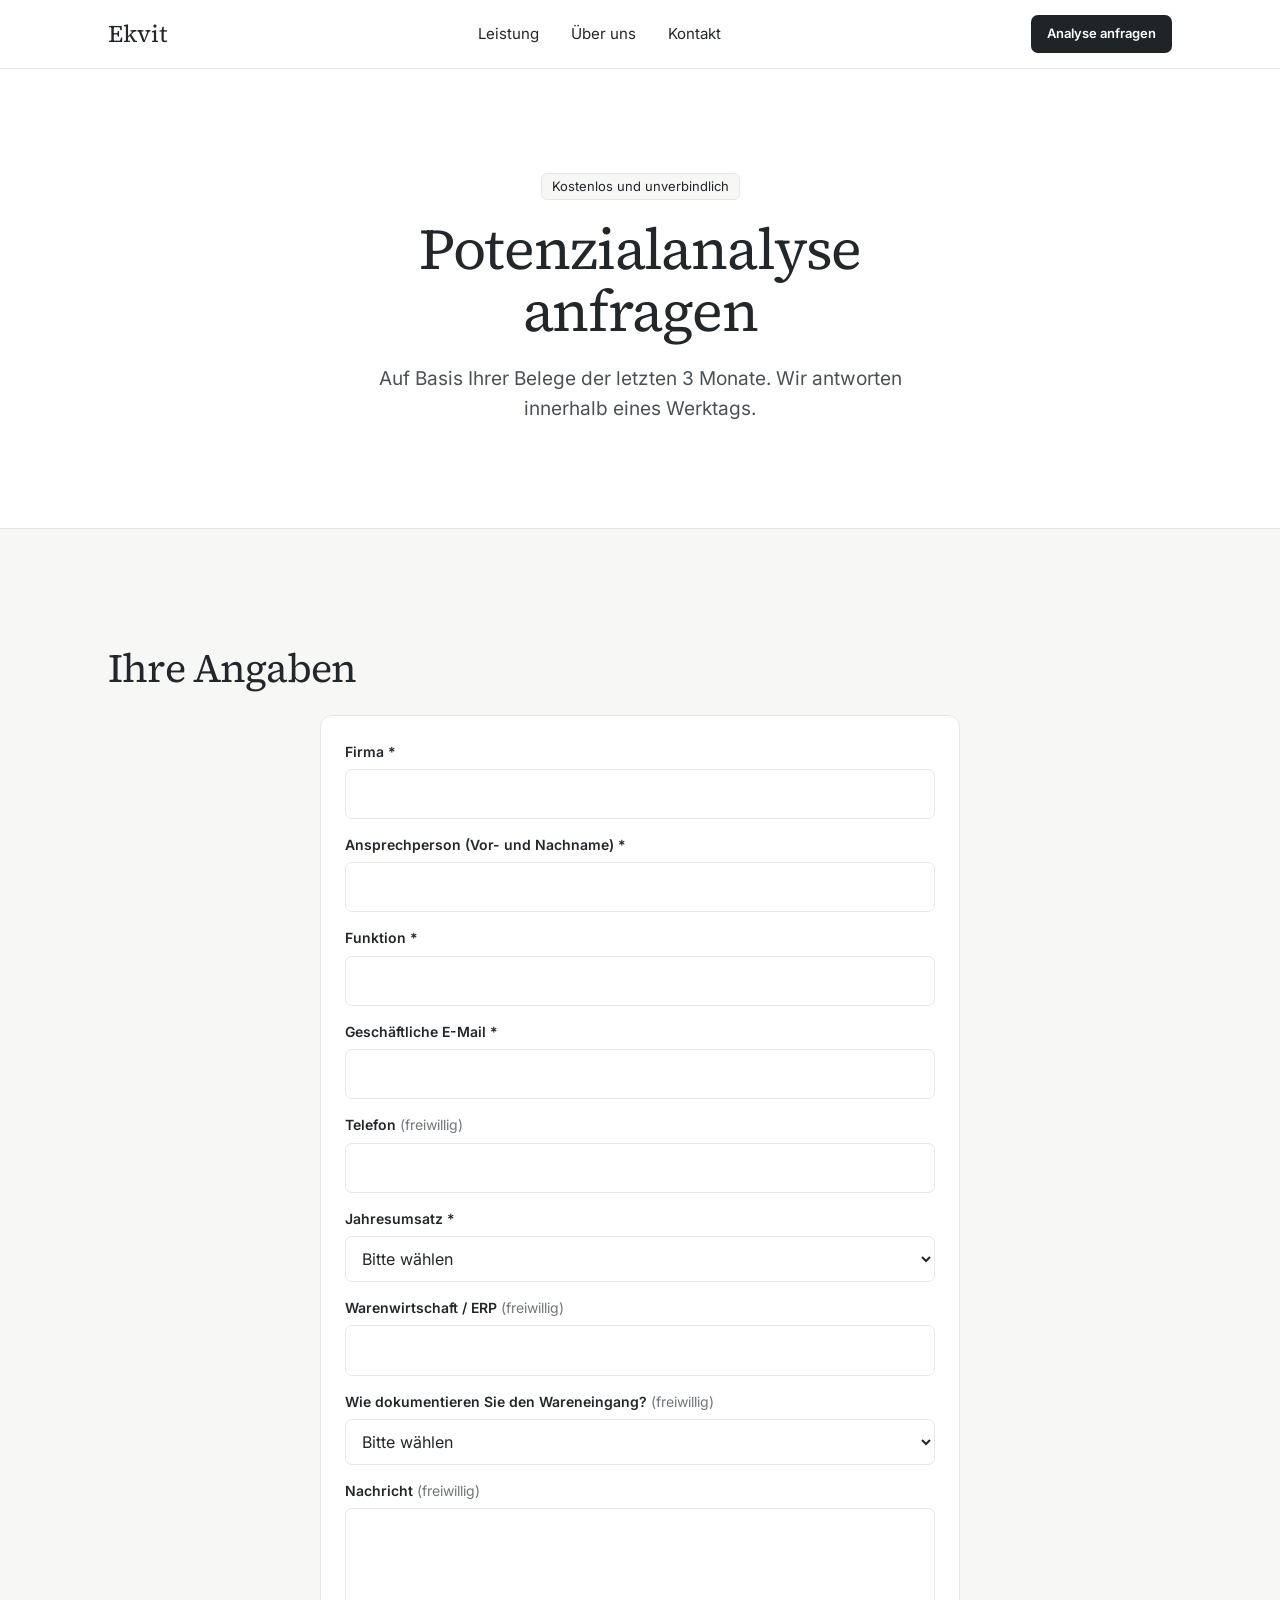
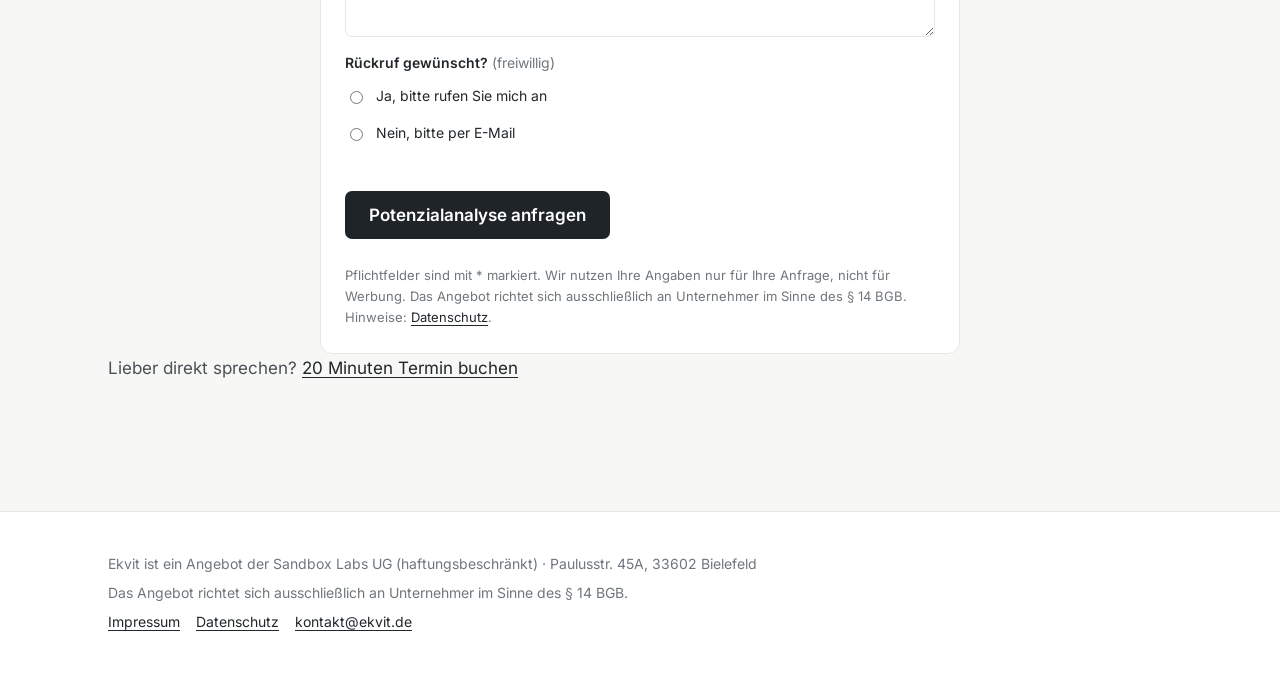
==== anfrage.html @ 45a28a8a "Veröffentlichung F-2710-W1 (Quelle regress 69b928b)" ====
<!doctype html>
<html lang="de"><head><meta charset="utf-8"><meta name="viewport" content="width=device-width,initial-scale=1">
<title>Potenzialanalyse anfragen – Ekvit</title><meta name="description" content="Kostenlose Potenzialanalyse auf Basis Ihrer Belege der letzten 3 Monate anfragen."><meta name="robots" content="index, follow">
<!-- Website (rg-31, Copy 04-03) · erzeugt von web/seiten.py aus web/copy/website.md – nicht von Hand -->
<link rel="stylesheet" href="basis.css">
</head><body>
<header class="kopf"><div class="breite kopf-innen"><a class="wortmarke" href="index.html" aria-label="Ekvit Startseite">Ekvit</a><nav class="nav" aria-label="Hauptnavigation"><a href="produkt.html">Leistung</a><a href="ueber-uns.html">Über uns</a><a href="kontakt.html">Kontakt</a></nav><a class="k k--primaer k--klein" href="anfrage.html">Analyse anfragen</a></div></header>
<main>
<section class="hero zentriert"><div class="breite"><p class="eyebrow">Kostenlos und unverbindlich</p><h1>Potenzialanalyse anfragen</h1><p class="lead">Auf Basis Ihrer Belege der letzten 3 Monate. Wir antworten innerhalb eines Werktags.</p></div></section>
<section class="sek sek--grau zentriert" id="formular"><div class="breite"><h2>Ihre Angaben</h2><div class="form-karte"><form class="formular" data-formular="potenzial" action="https://docs.google.com/forms/d/e/1FAIpQLSf92nNa7ZKgaGoHq1pXop-GGznzR-kFzAKquOpFQ2AjjVL9tg/formResponse" method="post" accept-charset="utf-8"><label class="feld" for="potenzial-1"><span class="feld-titel">Firma <span aria-hidden="true">*</span></span><input id="potenzial-1" type="text" name="entry.1299881841" autocomplete="organization" maxlength="200" required></label><label class="feld" for="potenzial-2"><span class="feld-titel">Ansprechperson (Vor- und Nachname) <span aria-hidden="true">*</span></span><input id="potenzial-2" type="text" name="entry.448838360" autocomplete="name" maxlength="200" required></label><label class="feld" for="potenzial-3"><span class="feld-titel">Funktion <span aria-hidden="true">*</span></span><input id="potenzial-3" type="text" name="entry.1922022107" autocomplete="organization-title" maxlength="200" required></label><label class="feld" for="potenzial-4"><span class="feld-titel">Geschäftliche E-Mail <span aria-hidden="true">*</span></span><input id="potenzial-4" type="email" name="entry.1903178868" autocomplete="email" maxlength="200" required></label><label class="feld" for="potenzial-5"><span class="feld-titel">Telefon <span class="feld-opt">(freiwillig)</span></span><input id="potenzial-5" type="tel" name="entry.726013979" autocomplete="tel" maxlength="200"></label><label class="feld" for="potenzial-6"><span class="feld-titel">Jahresumsatz <span aria-hidden="true">*</span></span><select id="potenzial-6" name="entry.324084735" required><option value="">Bitte wählen</option><option value="unter 10 Mio. €">unter 10 Mio. €</option><option value="10–30 Mio. €">10–30 Mio. €</option><option value="30–50 Mio. €">30–50 Mio. €</option><option value="50–100 Mio. €">50–100 Mio. €</option><option value="über 100 Mio. €">über 100 Mio. €</option></select></label><label class="feld" for="potenzial-7"><span class="feld-titel">Warenwirtschaft / ERP <span class="feld-opt">(freiwillig)</span></span><input id="potenzial-7" type="text" name="entry.59311499" autocomplete="off" maxlength="200"></label><label class="feld" for="potenzial-8"><span class="feld-titel">Wie dokumentieren Sie den Wareneingang? <span class="feld-opt">(freiwillig)</span></span><select id="potenzial-8" name="entry.1303192460"><option value="">Bitte wählen</option><option value="im ERP">im ERP</option><option value="auf Papier / Lieferschein">auf Papier / Lieferschein</option><option value="gemischt">gemischt</option><option value="weiß nicht">weiß nicht</option></select></label><label class="feld" for="potenzial-9"><span class="feld-titel">Nachricht <span class="feld-opt">(freiwillig)</span></span><textarea id="potenzial-9" name="entry.1404056448" rows="4"></textarea></label><fieldset class="feld"><legend>Rückruf gewünscht? <span class="feld-opt">(freiwillig)</span></legend><label class="feld-wahl"><input type="radio" name="entry.1608214046" value="Ja, bitte rufen Sie mich an"><span>Ja, bitte rufen Sie mich an</span></label><label class="feld-wahl"><input type="radio" name="entry.1608214046" value="Nein, bitte per E-Mail"><span>Nein, bitte per E-Mail</span></label></fieldset><label class="hp" aria-hidden="true">Bitte leer lassen<input name="website" tabindex="-1" autocomplete="off"></label><div class="knoepfe"><button class="k k--primaer" type="submit">Potenzialanalyse anfragen</button></div><p class="klein">Pflichtfelder sind mit * markiert. Wir nutzen Ihre Angaben nur für Ihre Anfrage, nicht für Werbung. Das Angebot richtet sich ausschließlich an Unternehmer im Sinne des § 14 BGB. Hinweise: <a href="datenschutz.html">Datenschutz</a>.</p></form><div class="form-ok" role="status" tabindex="-1" hidden><strong>Danke für Ihre Anfrage. Wir melden uns innerhalb eines Werktags mit der Beleg-Checkliste.</strong></div><div class="form-fehler" role="alert" tabindex="-1" hidden>Das hat nicht geklappt. Bitte nutzen Sie <a href="https://docs.google.com/forms/d/e/1FAIpQLSf92nNa7ZKgaGoHq1pXop-GGznzR-kFzAKquOpFQ2AjjVL9tg/viewform" target="_blank" rel="noopener">dieses Formular</a> oder schreiben Sie an <a href="mailto:kontakt@ekvit.de">kontakt@ekvit.de</a>.</div></div><script src="formular.js" defer></script><p class="text">Lieber direkt sprechen? <a href="https://calendar.google.com/calendar/appointments/schedules/AcZssZ3uC3ZN68b54OTryNrmzPk_sXQylWdUmdG-zb9akarQ4tVUUO0o4DSS9LZmssKKbKJH_wtVUMwU" target="_blank" rel="noopener">20 Minuten Termin buchen</a></p></div></section>
</main>
<footer class="fuss"><div class="breite fuss-innen"><p>Ekvit ist ein Angebot der Sandbox Labs UG (haftungsbeschränkt) · Paulusstr. 45A, 33602 Bielefeld</p><p>Das Angebot richtet sich ausschließlich an Unternehmer im Sinne des § 14 BGB.</p><p class="fuss-links"><a href="impressum.html">Impressum</a><a href="datenschutz.html">Datenschutz</a><a href="mailto:kontakt@ekvit.de">kontakt@ekvit.de</a></p></div></footer>
</body></html>
---- basis.css ----
/* rg-33 · Website final · Design T-53 (Josch 26.10., Runde 7 Variante 2): schlicht weiß, Serif-Headlines,
   Grün nur Button/Markierung, Lime nur Haken/Status, Handskizzen nur zu ERP/Daten um echte Mockups. Keine Animationen. */
@font-face{font-family:"Inter";font-style:normal;font-weight:400;font-display:swap;src:url(schriften/inter-latin-400-normal.woff2) format("woff2")}
@font-face{font-family:"Inter";font-style:normal;font-weight:600;font-display:swap;src:url(schriften/inter-latin-600-normal.woff2) format("woff2")}
@font-face{font-family:"Source Serif 4";font-style:normal;font-weight:400;font-display:swap;src:url(schriften/source-serif-4-latin-400-normal.woff2) format("woff2")}
:root{
  --tinte:#22272B;--text:#4A5157;--leise:#6F767C;--linie:#E6E6E2;--weiss:#FFFFFF;--grund-2:#F7F7F5;--grund-3:#F2F3EF;--dunkel:#1F2428;
  --gruen:#2B6E47;--gruen-hover:#205536;--gruen-hell:#E9F2EC;--lime:#C9EE4A;
  --ok:#2F6B4F;--ok-bg:#E2F0E8;--mittel:#8A5A12;--mittel-bg:#F7EEDC;--offen:#7A3F2C;--offen-bg:#F6E7E1;
  --serif:"Source Serif 4","Source Serif Pro",Georgia,"Times New Roman",serif;
  --sans:"Inter",system-ui,-apple-system,"Segoe UI",Roboto,Arial,sans-serif;
  --h1:clamp(2.25rem,1.4rem + 2.8vw,3.6rem);--h2:clamp(1.75rem,1.3rem + 1.6vw,2.5rem);
  --breite:1160px;--rand:clamp(20px,5vw,48px);--sektion:clamp(72px,9vw,120px);--radius:12px;
}
*,*::before,*::after{box-sizing:border-box}
html{-webkit-text-size-adjust:100%}
body{margin:0;background:var(--weiss);color:var(--text);font:400 1.0625rem/1.65 var(--sans);overflow-wrap:break-word}
a{color:var(--tinte);text-underline-offset:3px}
a:focus-visible,summary:focus-visible{outline:2px solid var(--gruen);outline-offset:3px;border-radius:4px}
h1,h2{font-family:var(--serif);font-weight:400;color:var(--tinte);letter-spacing:-.02em;line-height:1.08;margin:0 0 22px;text-wrap:balance}
h1{font-size:var(--h1);max-width:16ch}h2{font-size:var(--h2);max-width:22ch;line-height:1.15}
h3{font:600 1.0625rem/1.4 var(--sans);color:var(--tinte);margin:0 0 6px}
p{margin:0 0 14px}
.breite{max-width:var(--breite);margin:0 auto;padding-inline:var(--rand)}
.lead{font-size:1.1875rem;line-height:1.6;max-width:48ch;color:var(--text)}
.text{max-width:60ch}
.eyebrow{display:inline-block;font:500 .8125rem/1.4 var(--sans);color:var(--tinte);background:var(--grund-2);border:1px solid var(--linie);border-radius:6px;padding:3px 10px;margin-bottom:18px}
/* Kopf */
.kopf{position:sticky;top:0;z-index:10;background:rgba(255,255,255,.97);border-bottom:1px solid var(--linie)}
.kopf-innen{display:flex;align-items:center;gap:28px;min-height:68px}
.wortmarke{font:400 1.5rem/1 var(--serif);color:var(--tinte);text-decoration:none}
.nav{display:flex;gap:32px;margin-inline:auto;font-size:.9375rem}
.nav a{color:var(--tinte);text-decoration:none}.nav a:hover,.nav a[aria-current]{text-decoration:underline}
/* Knöpfe – Grün nur hier */
.knoepfe{display:flex;flex-wrap:wrap;gap:12px 20px;align-items:center;margin-top:28px}
.k{display:inline-flex;align-items:center;justify-content:center;min-height:48px;padding:0 24px;border-radius:7px;font:600 .9375rem/1.2 var(--sans);text-decoration:none;text-align:center}
.k--primaer{background:var(--gruen);color:#FFFFFF}.k--primaer:hover{background:var(--gruen-hover)}
.k--sekundaer{border:1px solid var(--tinte);color:var(--tinte);background:transparent}.k--sekundaer:hover{background:var(--grund-2)}
.k--text{min-height:auto;padding:0;color:var(--tinte);text-decoration:underline}
.k--klein{min-height:38px;padding:0 16px;font-size:.8125rem}
.textlink{font-weight:600;white-space:nowrap}
/* Sektionen */
.hero{padding-block:clamp(56px,8vw,104px) clamp(56px,7vw,96px)}
.hero .lead+.lead{font-size:1rem;color:var(--leise)}
.hero.zentriert{text-align:center}.hero.zentriert h1,.hero.zentriert .lead{margin-inline:auto}
.zwei{display:grid;grid-template-columns:minmax(0,1fr) minmax(0,1.05fr);gap:clamp(28px,5vw,64px);align-items:center}
.spalte-text,.spalte-bild{min-width:0}
.sek{padding-block:var(--sektion);border-top:1px solid var(--linie)}
.sek--grau{background:var(--grund-2)}
.sek--akzent{background:var(--grund-3)}
.sek--dunkel{background:var(--dunkel);color:#C9CFD4;border-top:0}
.sek--dunkel h2,.sek--dunkel h3,.sek--dunkel a{color:#FFFFFF}
.sek--dunkel .k--sekundaer{border-color:#FFFFFF;color:#FFFFFF}.sek--dunkel .k--sekundaer:hover{background:rgba(255,255,255,.08)}
.sek--dunkel .eyebrow{background:transparent;border-color:rgba(255,255,255,.25);color:#FFFFFF}
.mit-bild .zwei{align-items:center}
.hero.mit-bild h1{font-size:clamp(2.1rem,1.3rem + 2.2vw,3.1rem);max-width:none}
/* Listen, Karten */
.punkte{list-style:none;padding:0;margin:20px 0 0;max-width:72ch}
.punkte li{padding:12px 0;border-top:1px solid var(--linie)}.punkte li:last-child{border-bottom:1px solid var(--linie)}
.karten{display:grid;gap:20px;margin-top:36px}
@media (min-width:760px){.karten--2{grid-template-columns:repeat(2,1fr)}.karten--3{grid-template-columns:repeat(3,1fr)}}
.karte{background:var(--weiss);border:1px solid var(--linie);border-radius:var(--radius);padding:24px;display:grid;gap:4px;align-content:start}
.karte p{margin:0;font-size:.9875rem}
.karte .knoepfe{margin-top:16px}
.sek--akzent .karte{background:transparent;border:0;border-top:2px solid var(--tinte);border-radius:0;padding:18px 0 0}
.sek--akzent .karte h3{font:400 1.375rem/1.25 var(--serif)}
.sek--dunkel .karte{background:transparent;border-color:rgba(255,255,255,.2)}
.hero-meta{display:flex;flex-wrap:wrap;gap:6px 20px;margin-top:24px;font-size:.875rem;color:var(--leise)}
/* FAQ, Akkordeon */
.faq{margin-top:28px;border-top:1px solid var(--linie);max-width:80ch}
.faq details,.akkordeon{border-bottom:1px solid var(--linie);padding:16px 0}
.faq summary,.akkordeon summary{cursor:pointer;list-style:none;font-weight:600;color:var(--tinte);padding-right:32px;position:relative}
.faq summary::-webkit-details-marker,.akkordeon summary::-webkit-details-marker,.schritt summary::-webkit-details-marker{display:none}
.faq summary::after,.akkordeon summary::after{content:"+";position:absolute;right:0;top:-2px;font-weight:400;font-size:1.25rem}
.faq details[open] summary::after,.akkordeon[open] summary::after{content:"–"}
.faq details p{margin:10px 0 0}
.akkordeon{margin-top:24px;border-top:1px solid var(--linie)}
.akkordeon .punkte{margin-top:12px}.akkordeon .punkte li{font-size:.9375rem}
/* Tabellen (Vergleich) */
.tab{margin-top:32px;overflow-x:auto;background:var(--weiss);border:1px solid var(--linie);border-radius:var(--radius)}
.tab table{width:100%;min-width:680px;border-collapse:collapse;font-size:.9375rem}
.tab th,.tab td{padding:12px 16px;text-align:left;border-bottom:1px solid var(--linie);vertical-align:top}
.tab thead th{font-size:.75rem;letter-spacing:.05em;text-transform:uppercase;color:var(--leise);font-weight:600}
.tab tbody tr:last-child td{border-bottom:0;background:var(--gruen-hell);color:var(--tinte);font-weight:600}
.tab td:first-child{font-weight:600;color:var(--tinte)}
.tab+.punkte li{border:0;font-size:.875rem;color:var(--leise)}
/* Muster-Mockups (echte Darstellung, fiktive Daten) */
.mu{margin:0;background:var(--weiss);border:1px solid #DCDCD7;border-radius:var(--radius);box-shadow:0 18px 50px rgba(25,25,20,.12);overflow:hidden}
.mu-band{background:var(--grund-2);border-bottom:1px solid var(--linie);padding:7px 16px;font:600 .6875rem/1.4 var(--sans);letter-spacing:.07em;text-transform:uppercase;color:var(--leise)}
.mu-inhalt{padding:16px;display:grid;gap:12px;font-size:.875rem}
.mu-m{margin:0;padding:10px 16px;border-top:1px solid var(--linie);font-size:.6875rem;line-height:1.5;color:var(--leise)}
.mu-kopf{display:flex;justify-content:space-between;align-items:flex-end;gap:12px;flex-wrap:wrap}
.mu-kopf strong{display:block;font:600 .9375rem/1.3 var(--sans);color:var(--tinte)}
.mu-kopf small{color:var(--leise);font-size:.75rem}
.mu-summe{font:400 2.1rem/1.1 var(--serif);color:var(--tinte);font-variant-numeric:tabular-nums}
.mu-tab{overflow-x:auto}
.mu table{width:100%;border-collapse:collapse;font-size:.8125rem}
.mu th{text-align:left;font-weight:600;color:var(--leise);font-size:.6875rem;letter-spacing:.05em;text-transform:uppercase;padding:8px 10px;border-bottom:1px solid var(--linie)}
.mu td{padding:10px;border-bottom:1px solid #F0F0EE;color:var(--tinte)}
.mu tr:last-child td{border-bottom:0}
.mu .z{text-align:right;font-variant-numeric:tabular-nums;white-space:nowrap}
.mu-notiz{margin:0;font-size:.75rem;color:var(--leise)}
.mu-quelle{margin:0;display:flex;flex-wrap:wrap;gap:6px}
.pill{display:inline-block;padding:2px 8px;border-radius:999px;font-size:.6875rem;font-weight:600;white-space:nowrap}
.pill--ok{background:var(--ok-bg);color:var(--ok)}.pill--mittel{background:var(--mittel-bg);color:var(--mittel)}
.pill--offen{background:var(--offen-bg);color:var(--offen)}.pill--neutral{background:#F0F0ED;color:var(--text)}
.mu-mail{display:grid;gap:10px}.mu-mail p{margin:0}
.mu-mail-kopf{display:grid;gap:2px;border-bottom:1px solid var(--linie);padding-bottom:10px}
.mu-mail-kopf span{font-size:.6875rem;color:var(--leise);text-transform:uppercase;letter-spacing:.05em}.mu-mail-kopf b{color:var(--tinte)}
.mu-knoepfe{display:flex;gap:8px}.mu-k{border:1px solid var(--tinte);border-radius:6px;padding:3px 14px;font-weight:600;color:var(--tinte)}.mu-k--ja{background:var(--tinte);color:#fff}
.mu-dl{margin:0;display:grid;gap:8px}.mu-dl div{display:flex;justify-content:space-between;gap:12px;border-bottom:1px solid var(--linie);padding-bottom:8px}
.mu-dl div:last-child{border-bottom:0}.mu-dl dt{color:var(--leise)}.mu-dl dd{margin:0;color:var(--tinte);font-weight:600}
.mu-zeit{list-style:none;margin:0;padding:0 0 0 18px;border-left:2px solid var(--linie);display:grid;gap:12px}
.mu-zeit li{position:relative;display:grid;gap:2px}.mu-zeit li::before{content:"";position:absolute;left:-25px;top:6px;width:10px;height:10px;border-radius:50%;background:var(--tinte)}
.mu-zeit li:last-child::before{background:var(--lime);box-shadow:0 0 0 1px var(--tinte)}
.mu-zeit b{font-size:.75rem;color:var(--leise)}.mu-zeit span{color:var(--tinte)}
.mu-zeile{display:flex;justify-content:space-between;align-items:center;gap:12px;flex-wrap:wrap;color:var(--tinte)}
/* Hero paraglide-Aufbau (T-54 R2): Text mittig über die volle Breite, echter Report darunter */
.hero.mit-bild-unten{padding-bottom:0;background:linear-gradient(180deg,var(--weiss) 0%,var(--weiss) 55%,var(--grund-2) 55%,var(--grund-2) 100%)}
.hero.mit-bild-unten h1{max-width:24ch;margin-inline:auto;font-size:clamp(2.1rem,1.3rem + 2.4vw,3.3rem)}
.hero.mit-bild-unten .lead{margin-inline:auto}
.hero.mit-bild-unten .knoepfe{justify-content:center}
.buehne-unten{margin:clamp(40px,6vw,64px) auto 0;max-width:980px;text-align:left;padding-bottom:clamp(48px,6vw,80px)}
.hero--grau{background:var(--grund-3)}
/* Report mit sachlichen Callouts (keine Handschrift) */
.report-callouts{display:grid;grid-template-columns:minmax(0,1.6fr) minmax(0,1fr);gap:20px;align-items:center}
.pin{display:inline-grid;place-items:center;width:20px;height:20px;border-radius:50%;background:var(--tinte);color:#fff;font:600 .6875rem/1 var(--sans);margin-right:8px;flex:none;vertical-align:1px}
.callouts{list-style:none;margin:0;padding:0;display:grid;gap:12px}
.callouts li{display:flex;align-items:flex-start;gap:4px;background:var(--weiss);border:1px solid var(--linie);border-radius:10px;padding:12px 14px;font-size:.875rem;color:var(--tinte);box-shadow:0 6px 18px rgba(25,25,20,.06)}
.callouts .pin{margin-top:1px}
/* Prozess als Datenfluss (technisch, sachlich) */
.fluss{margin:44px 0 0}
.fl-spuren{display:grid;grid-template-columns:1fr 5fr 1fr;gap:10px;margin-bottom:10px;font:600 .75rem/1.3 var(--sans);letter-spacing:.06em;text-transform:uppercase;color:var(--leise)}
.fl-spuren span{border-top:2px solid var(--linie);padding-top:8px}
.fl-spuren .fl-sp-ekvit{border-top-color:var(--gruen);color:var(--gruen)}
.fl-liste{list-style:none;margin:0;padding:0;display:grid;grid-template-columns:repeat(7,minmax(0,1fr));gap:10px;counter-reset:fl}
.fl-schritt{position:relative;display:grid;gap:6px;align-content:start;background:var(--weiss);border:1px solid var(--linie);border-radius:10px;padding:14px 12px 16px;min-height:150px}
.fl-schritt.fl-ekvit{border-color:#C9D9CF;background:#FBFDFB}
.fl-schritt:not(:last-child)::after{content:"";position:absolute;right:-9px;top:28px;width:8px;height:2px;background:var(--leise)}
.fl-nr{font:600 .75rem/1 var(--sans);color:var(--leise);font-variant-numeric:tabular-nums}
.fl-schritt b{font:600 .9375rem/1.3 var(--sans);color:var(--tinte)}
.fl-detail{font-size:.8125rem;line-height:1.4;color:var(--text)}
.fl-sie{justify-self:start;margin-top:4px;font:600 .6875rem/1 var(--sans);color:var(--gruen);border:1px solid var(--gruen);border-radius:999px;padding:4px 8px}
.fl-fuss{display:flex;flex-wrap:wrap;justify-content:space-between;gap:8px 24px;margin-top:14px;font-size:.8125rem;color:var(--leise)}
.fl-fuss span:last-child{color:var(--tinte);font-weight:600}
/* Raster-Kacheln (Leistungen, Vorbild CreditFound: geteilte Linien, Code, Icon) */
.karten--raster{gap:0;border:1px solid var(--tinte);border-radius:0}
.karten--raster .karte{border:0;border-radius:0;background:var(--weiss);padding:28px;min-height:220px;position:relative;gap:10px}
.karten--raster .karte+.karte{border-left:1px solid var(--tinte)}
.karten--raster .karte:nth-child(2){background:var(--grund-2)}
.karten--raster .karte h3{font:400 1.375rem/1.25 var(--serif)}
.k-code{position:absolute;top:16px;right:18px;font:500 .6875rem/1 ui-monospace,SFMono-Regular,Menlo,monospace;color:var(--leise)}
.k-icon{width:28px;height:28px;color:var(--gruen);margin-bottom:10px}
/* Datensicherheits-Tabelle */
.tab--daten tbody tr:last-child td{background:transparent;font-weight:400}
.tab--daten td:first-child{width:28%}
/* S7 Export statt Integration (Copy v4) */
.export{margin:40px 0 0}
.ex-liste{list-style:none;margin:0;padding:0;display:grid;grid-template-columns:repeat(4,minmax(0,1fr));gap:28px}
.ex-knoten{position:relative;display:grid;gap:4px;background:var(--weiss);border:1px solid var(--linie);border-radius:10px;padding:18px 16px}
.ex-knoten b{font:600 1rem/1.3 var(--sans);color:var(--tinte)}.ex-knoten span{font-size:.8125rem;color:var(--leise)}
.ex-knoten.ex-ekvit{border-color:var(--tinte)}
.ex-knoten:not(:last-child)::after{content:"→";position:absolute;right:-22px;top:50%;transform:translateY(-50%);color:var(--leise)}
.ex-fuss{margin-top:14px;font-size:.8125rem;color:var(--leise)}
/* S4 Stationen ohne Owner */
.owner{margin:36px 0 0;display:grid;gap:18px;justify-items:center}
.os-liste{list-style:none;margin:0;padding:0;display:grid;grid-template-columns:repeat(4,minmax(0,1fr));gap:0;width:100%;position:relative}
.os-liste::before{content:"";position:absolute;left:12.5%;right:12.5%;top:50%;border-top:1px dashed var(--leise)}
.os-station{position:relative;justify-self:center;background:var(--weiss);border:1px solid var(--linie);border-radius:999px;padding:10px 18px;font:600 .875rem/1.2 var(--sans);color:var(--tinte)}
.os-leer{border:1px dashed var(--leise);border-radius:999px;padding:8px 18px;font-size:.8125rem;color:var(--leise)}
/* Karten neben Mockup: untereinander statt gequetscht */
@media (min-width:760px){.spalte-text .karten--3{grid-template-columns:1fr}}
.spalte-text .karte{padding:16px 18px}
/* Monatsbericht-Mockup */
.mu-kpis{display:grid;grid-template-columns:repeat(3,minmax(0,1fr));gap:8px}
.mu-kpi{border:1px solid var(--linie);border-radius:8px;padding:10px 12px;display:grid;gap:2px}
.mu-kpi b{font:400 1.5rem/1.1 var(--serif);color:var(--tinte);font-variant-numeric:tabular-nums}.mu-kpi span{font-size:.75rem;color:var(--leise)}
/* Über uns Hero mit leichtem Akzent (U1) */
.hero--akzent{background:radial-gradient(ellipse 70% 90% at 50% 0%,var(--gruen-hell) 0%,var(--weiss) 70%)}
/* Produkt: Schritte links, Mockup rechts mitlaufend (sticky) */
.st-wrap{display:grid;grid-template-columns:minmax(0,1fr);gap:40px;margin-top:40px}
.st-liste{list-style:none;margin:0;padding:0;display:grid;gap:28px}
.st-schritt{border-top:1px solid var(--linie);padding-top:20px}
.st-kopf{display:flex;align-items:center;gap:12px;margin-bottom:6px}
.st-schritt .schritt-titel{font:400 1.5rem/1.25 var(--serif);color:var(--tinte);margin:0 0 8px}
.st-schritt p{max-width:44ch;margin:0}
.st-bild-inline{margin-top:18px}
.st-buehne{display:none}
.js-st .st-wrap{grid-template-columns:minmax(0,.85fr) minmax(0,1.15fr)}
.js-st .st-schritt{min-height:48vh;display:flex;flex-direction:column;justify-content:center;opacity:.45;transition:opacity .2s}
.js-st .st-schritt.an{opacity:1}
.js-st .st-bild-inline{display:none}
.js-st .st-buehne{display:block}
.st-sticky{position:sticky;top:96px;display:grid}
.st-panel{grid-area:1/1;opacity:0;transition:opacity .25s;visibility:hidden}
.st-panel.an{opacity:1;visibility:visible}
.schritt-nr{width:34px;height:34px;border-radius:50%;display:grid;place-items:center;border:1px solid var(--linie);font:600 .875rem/1 var(--sans);color:var(--tinte)}
.st-schritt.ist-ekvit .schritt-nr{background:var(--tinte);color:#fff;border-color:var(--tinte)}
.schritt-wer{font-size:.8125rem;color:var(--leise)}
@media (prefers-reduced-motion:reduce){.st-panel,.js-st .st-schritt{transition:none}}
/* Über uns */
.zitat{margin:32px auto 0;max-width:44ch;font:400 clamp(1.25rem,1rem + 1vw,1.625rem)/1.45 var(--serif);color:var(--tinte)}
.zitat p{margin:0 0 14px}.zitat footer{font:400 .875rem/1.4 var(--sans);color:var(--leise)}
.foto{margin:0;display:grid;gap:12px;justify-items:center;text-align:center}
.foto-platz{width:200px;max-width:100%;aspect-ratio:3/4;border-radius:var(--radius);background:var(--grund-3);border:1px solid var(--linie);display:grid;place-items:center;font:400 2.5rem/1 var(--serif);color:var(--tinte)}
.foto figcaption{display:grid;gap:2px;font-size:.875rem}.foto strong{color:var(--tinte)}
/* Formular Muster-Report */
.form-karte{margin-top:24px;background:var(--weiss);border:1px solid var(--linie);border-radius:var(--radius);padding:24px;max-width:520px}
.form-felder{list-style:none;margin:0;padding:0;display:grid;gap:8px}
.form-felder li{border:1px solid var(--linie);border-radius:7px;padding:11px 12px;color:var(--leise);font-size:.875rem}
.formular{display:grid;gap:14px}
.feld{display:grid;gap:6px;margin:0;padding:0;border:0;font-size:.875rem;color:var(--tinte)}
.feld legend{padding:0;margin-bottom:6px}.feld-titel{font-weight:600}.feld legend{font-weight:600}
.feld-opt{font-weight:400;color:var(--leise)}
.feld input:not([type=radio]),.feld select,.feld textarea{font:inherit;font-size:1rem;color:var(--tinte);background:var(--weiss);border:1px solid var(--linie);border-radius:7px;padding:11px 12px;width:100%;box-sizing:border-box}
.feld textarea{resize:vertical;min-height:96px}
.feld input:focus,.feld select:focus,.feld textarea:focus{outline:2px solid var(--tinte);outline-offset:1px;border-color:var(--tinte)}
.feld-wahl{display:flex;gap:10px;align-items:center;padding:4px 0;font-weight:400}
.formular .k{border:0;cursor:pointer;font:inherit;font-weight:600}.formular .k:disabled{opacity:.6;cursor:wait}
.hp{position:absolute;left:-9999px;width:1px;height:1px;overflow:hidden}
.form-ok,.form-fehler{border-radius:7px;padding:16px;font-size:.9375rem}
.form-ok{background:var(--ok-bg,#DFEEA6);color:var(--tinte)}.form-fehler{background:var(--grund-2);border:1px solid var(--linie);margin-top:12px}
#formular .form-karte{max-width:640px;margin-inline:auto;text-align:left}
.klein{font-size:.8125rem;color:var(--leise);margin:12px 0 0}
.quellen{margin:24px 0 0;padding-left:1.2em;font-size:.8125rem;color:var(--leise)}
/* Rechtstexte */
.rechtstext{max-width:72ch}.rechtstext h2{font-size:1.375rem;margin:40px 0 12px;max-width:none}
.rechtstext ul{padding-left:1.2em}.rechtstext li{margin-bottom:8px}.rechtstext p,.rechtstext li{overflow-wrap:anywhere}
/* Fuß */
.fuss{border-top:1px solid var(--linie);padding:40px 0;font-size:.875rem;color:var(--leise)}
.fuss-innen p{margin:0 0 6px}.fuss-links{display:flex;flex-wrap:wrap;gap:16px}
/* Mobil */
@media (max-width:899px){
  .zwei{grid-template-columns:1fr}
  .report-callouts{grid-template-columns:1fr}
  .fl-spuren{display:none}.fl-liste{grid-template-columns:repeat(2,minmax(0,1fr))}.fl-schritt{min-height:0}.fl-schritt::after{display:none}
  .karten--raster .karte+.karte{border-left:0;border-top:1px solid var(--tinte)}
  .js-st .st-wrap{grid-template-columns:1fr}.js-st .st-buehne{display:none}.js-st .st-bild-inline{display:block}
  .js-st .st-schritt{min-height:0;opacity:1}
  .ex-liste,.os-liste{grid-template-columns:1fr 1fr}.ex-knoten::after,.os-liste::before{display:none}.os-liste{gap:8px}
}
@media (max-width:640px){
  .kopf-innen{flex-wrap:wrap;gap:6px 16px;padding-block:8px}
  .kopf .k--klein{margin-left:auto}
  .nav{order:3;width:100%;margin:0;gap:20px;overflow-x:auto;white-space:nowrap;padding-bottom:4px}
  .knoepfe .k{width:100%}
}
@media print{.kopf,.knoepfe{display:none}}
/* rg-43 Farbsystem V98 (Josch 27.10.): schwarz statt grün, sanftes Lime nur für Status – gleich wie design.css */
:root{--gruen:#1F2428;--gruen-hover:#000000;--gruen-hell:#EFF0EC;--ok:#1F2428;--ok-bg:#DFEEA6;--lime:#DFEEA6}
.sek--dunkel .k--primaer{background:#FFFFFF;color:#1F2428}.sek--dunkel .k--primaer:hover{background:#EFF0EC}
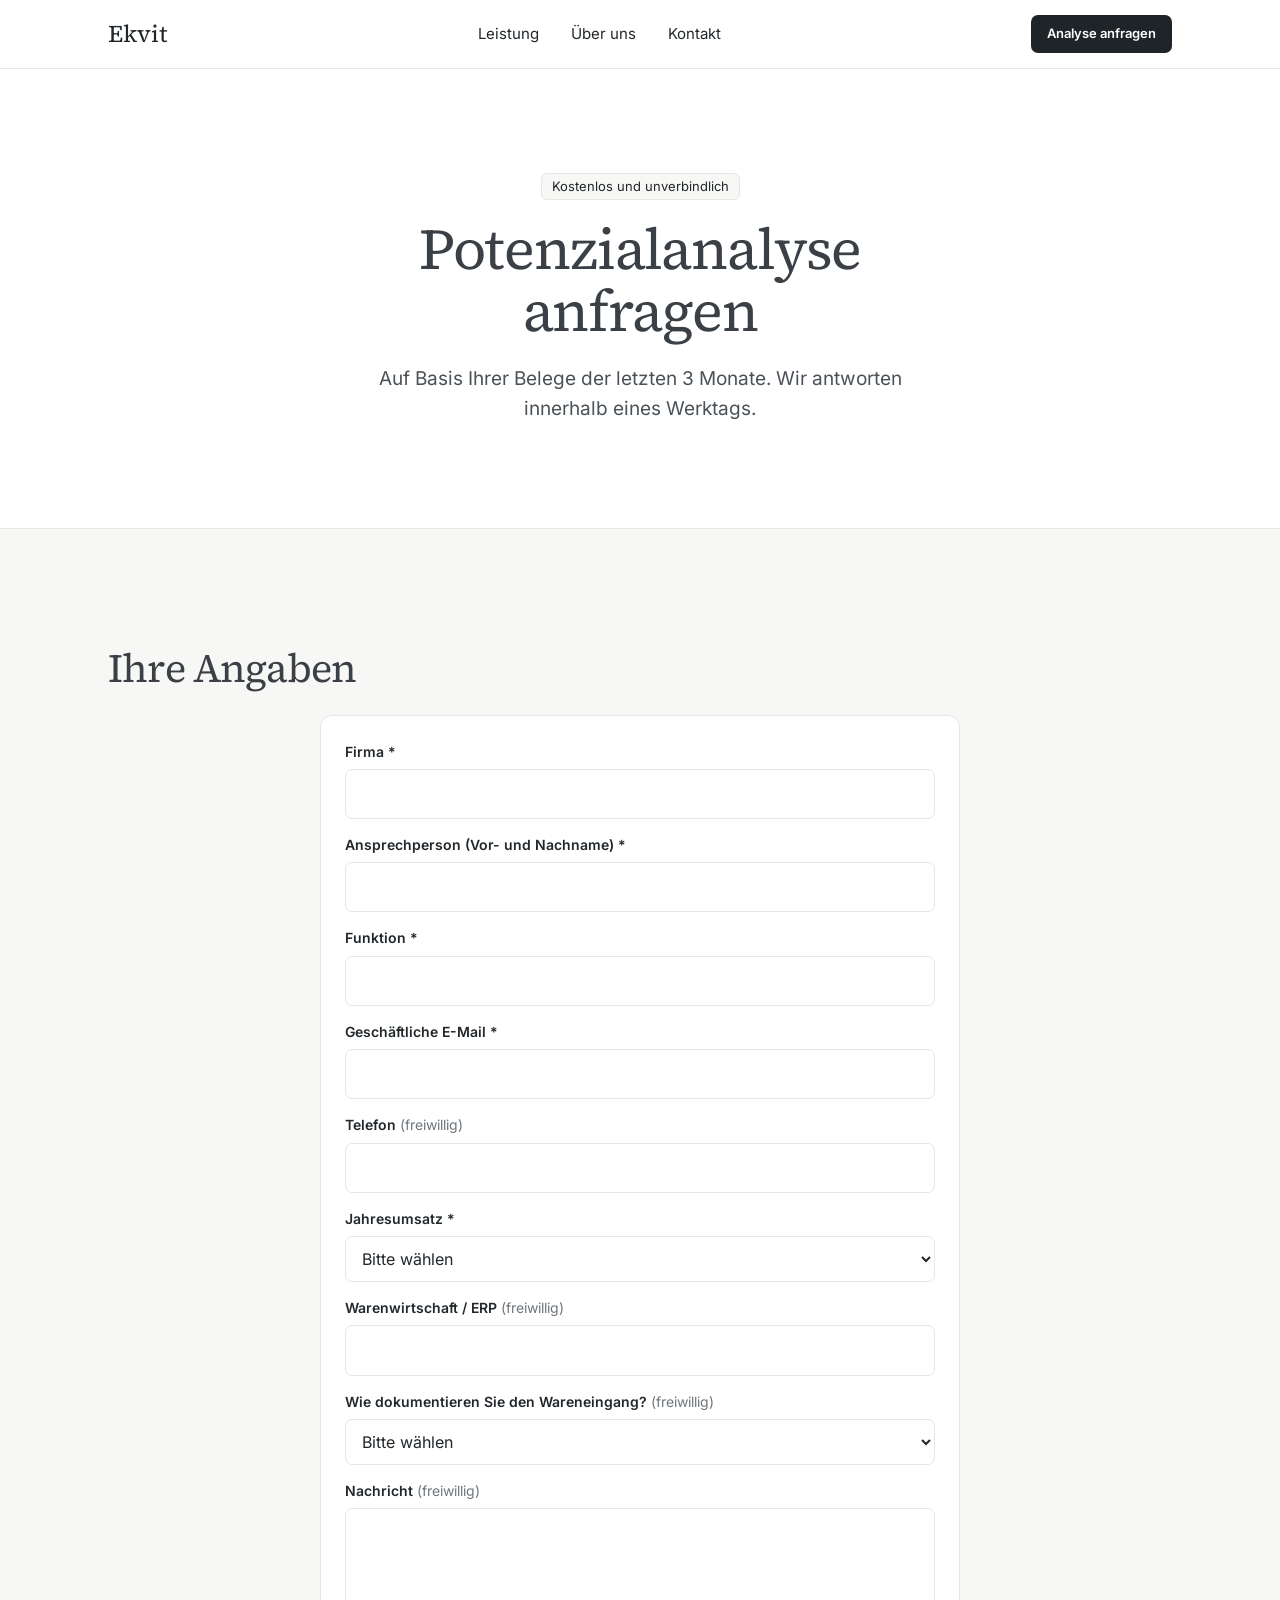
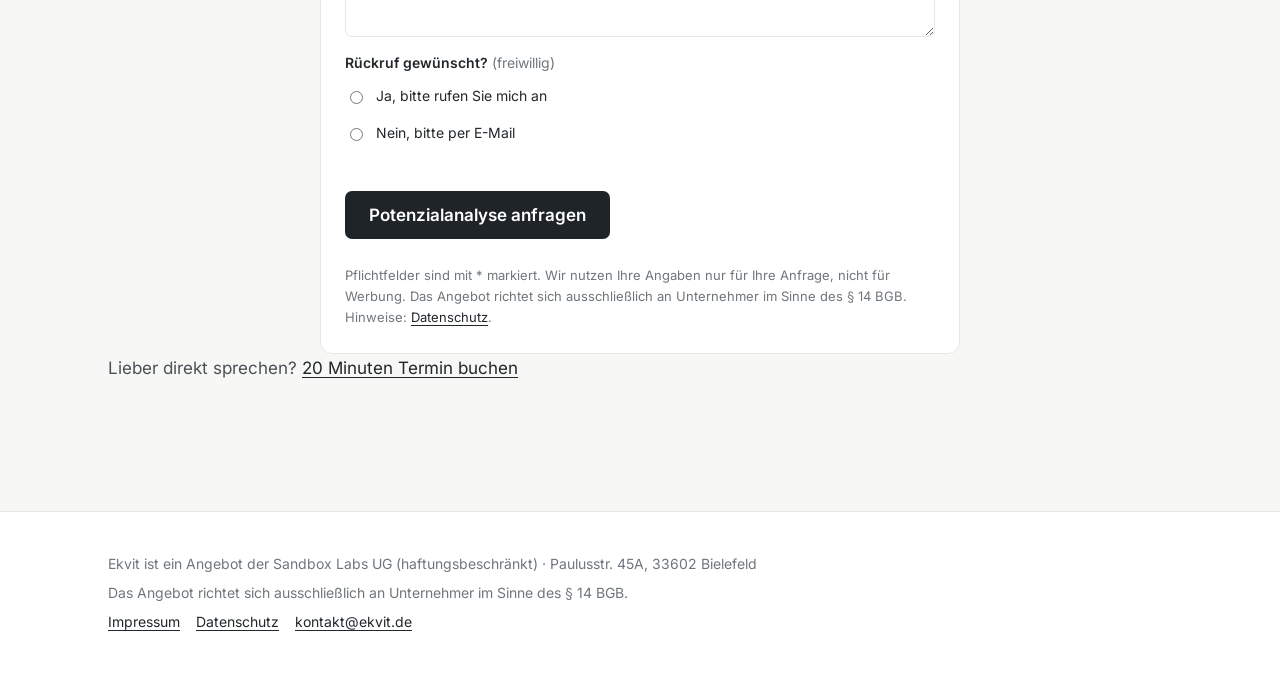
==== commit a63bedba: "Veröffentlichung F-2710-W6 (Quelle regress da80ba1)" ====
--- a/anfrage.html
+++ b/anfrage.html
@@ -4,10 +4,10 @@
 <!-- Website (rg-31, Copy 04-03) · erzeugt von web/seiten.py aus web/copy/website.md – nicht von Hand -->
 <link rel="stylesheet" href="basis.css">
 </head><body>
-<header class="kopf"><div class="breite kopf-innen"><a class="wortmarke" href="index.html" aria-label="Ekvit Startseite">Ekvit</a><nav class="nav" aria-label="Hauptnavigation"><a href="produkt.html">Leistung</a><a href="ueber-uns.html">Über uns</a><a href="kontakt.html">Kontakt</a></nav><a class="k k--primaer k--klein" href="anfrage.html">Analyse anfragen</a></div></header>
+<header class="kopf"><div class="breite kopf-innen"><a class="wortmarke" href="/" aria-label="Ekvit Startseite">Ekvit</a><nav class="nav" aria-label="Hauptnavigation"><a href="/produkt">Leistung</a><a href="/ueber-uns">Über uns</a><a href="/kontakt">Kontakt</a></nav><a class="k k--primaer k--klein" href="/anfrage">Analyse anfragen</a></div></header>
 <main>
 <section class="hero zentriert"><div class="breite"><p class="eyebrow">Kostenlos und unverbindlich</p><h1>Potenzialanalyse anfragen</h1><p class="lead">Auf Basis Ihrer Belege der letzten 3 Monate. Wir antworten innerhalb eines Werktags.</p></div></section>
-<section class="sek sek--grau zentriert" id="formular"><div class="breite"><h2>Ihre Angaben</h2><div class="form-karte"><form class="formular" data-formular="potenzial" action="https://docs.google.com/forms/d/e/1FAIpQLSf92nNa7ZKgaGoHq1pXop-GGznzR-kFzAKquOpFQ2AjjVL9tg/formResponse" method="post" accept-charset="utf-8"><label class="feld" for="potenzial-1"><span class="feld-titel">Firma <span aria-hidden="true">*</span></span><input id="potenzial-1" type="text" name="entry.1299881841" autocomplete="organization" maxlength="200" required></label><label class="feld" for="potenzial-2"><span class="feld-titel">Ansprechperson (Vor- und Nachname) <span aria-hidden="true">*</span></span><input id="potenzial-2" type="text" name="entry.448838360" autocomplete="name" maxlength="200" required></label><label class="feld" for="potenzial-3"><span class="feld-titel">Funktion <span aria-hidden="true">*</span></span><input id="potenzial-3" type="text" name="entry.1922022107" autocomplete="organization-title" maxlength="200" required></label><label class="feld" for="potenzial-4"><span class="feld-titel">Geschäftliche E-Mail <span aria-hidden="true">*</span></span><input id="potenzial-4" type="email" name="entry.1903178868" autocomplete="email" maxlength="200" required></label><label class="feld" for="potenzial-5"><span class="feld-titel">Telefon <span class="feld-opt">(freiwillig)</span></span><input id="potenzial-5" type="tel" name="entry.726013979" autocomplete="tel" maxlength="200"></label><label class="feld" for="potenzial-6"><span class="feld-titel">Jahresumsatz <span aria-hidden="true">*</span></span><select id="potenzial-6" name="entry.324084735" required><option value="">Bitte wählen</option><option value="unter 10 Mio. €">unter 10 Mio. €</option><option value="10–30 Mio. €">10–30 Mio. €</option><option value="30–50 Mio. €">30–50 Mio. €</option><option value="50–100 Mio. €">50–100 Mio. €</option><option value="über 100 Mio. €">über 100 Mio. €</option></select></label><label class="feld" for="potenzial-7"><span class="feld-titel">Warenwirtschaft / ERP <span class="feld-opt">(freiwillig)</span></span><input id="potenzial-7" type="text" name="entry.59311499" autocomplete="off" maxlength="200"></label><label class="feld" for="potenzial-8"><span class="feld-titel">Wie dokumentieren Sie den Wareneingang? <span class="feld-opt">(freiwillig)</span></span><select id="potenzial-8" name="entry.1303192460"><option value="">Bitte wählen</option><option value="im ERP">im ERP</option><option value="auf Papier / Lieferschein">auf Papier / Lieferschein</option><option value="gemischt">gemischt</option><option value="weiß nicht">weiß nicht</option></select></label><label class="feld" for="potenzial-9"><span class="feld-titel">Nachricht <span class="feld-opt">(freiwillig)</span></span><textarea id="potenzial-9" name="entry.1404056448" rows="4"></textarea></label><fieldset class="feld"><legend>Rückruf gewünscht? <span class="feld-opt">(freiwillig)</span></legend><label class="feld-wahl"><input type="radio" name="entry.1608214046" value="Ja, bitte rufen Sie mich an"><span>Ja, bitte rufen Sie mich an</span></label><label class="feld-wahl"><input type="radio" name="entry.1608214046" value="Nein, bitte per E-Mail"><span>Nein, bitte per E-Mail</span></label></fieldset><label class="hp" aria-hidden="true">Bitte leer lassen<input name="website" tabindex="-1" autocomplete="off"></label><div class="knoepfe"><button class="k k--primaer" type="submit">Potenzialanalyse anfragen</button></div><p class="klein">Pflichtfelder sind mit * markiert. Wir nutzen Ihre Angaben nur für Ihre Anfrage, nicht für Werbung. Das Angebot richtet sich ausschließlich an Unternehmer im Sinne des § 14 BGB. Hinweise: <a href="datenschutz.html">Datenschutz</a>.</p></form><div class="form-ok" role="status" tabindex="-1" hidden><strong>Danke für Ihre Anfrage. Wir melden uns innerhalb eines Werktags mit der Beleg-Checkliste.</strong></div><div class="form-fehler" role="alert" tabindex="-1" hidden>Das hat nicht geklappt. Bitte nutzen Sie <a href="https://docs.google.com/forms/d/e/1FAIpQLSf92nNa7ZKgaGoHq1pXop-GGznzR-kFzAKquOpFQ2AjjVL9tg/viewform" target="_blank" rel="noopener">dieses Formular</a> oder schreiben Sie an <a href="mailto:kontakt@ekvit.de">kontakt@ekvit.de</a>.</div></div><script src="formular.js" defer></script><p class="text">Lieber direkt sprechen? <a href="https://calendar.google.com/calendar/appointments/schedules/AcZssZ3uC3ZN68b54OTryNrmzPk_sXQylWdUmdG-zb9akarQ4tVUUO0o4DSS9LZmssKKbKJH_wtVUMwU" target="_blank" rel="noopener">20 Minuten Termin buchen</a></p></div></section>
+<section class="sek sek--grau zentriert" id="formular"><div class="breite"><h2>Ihre Angaben</h2><div class="form-karte"><form class="formular" data-formular="potenzial" action="https://docs.google.com/forms/d/e/1FAIpQLSf92nNa7ZKgaGoHq1pXop-GGznzR-kFzAKquOpFQ2AjjVL9tg/formResponse" method="post" accept-charset="utf-8"><label class="feld" for="potenzial-1"><span class="feld-titel">Firma <span aria-hidden="true">*</span></span><input id="potenzial-1" type="text" name="entry.1299881841" autocomplete="organization" maxlength="200" required></label><label class="feld" for="potenzial-2"><span class="feld-titel">Ansprechperson (Vor- und Nachname) <span aria-hidden="true">*</span></span><input id="potenzial-2" type="text" name="entry.448838360" autocomplete="name" maxlength="200" required></label><label class="feld" for="potenzial-3"><span class="feld-titel">Funktion <span aria-hidden="true">*</span></span><input id="potenzial-3" type="text" name="entry.1922022107" autocomplete="organization-title" maxlength="200" required></label><label class="feld" for="potenzial-4"><span class="feld-titel">Geschäftliche E-Mail <span aria-hidden="true">*</span></span><input id="potenzial-4" type="email" name="entry.1903178868" autocomplete="email" maxlength="200" required></label><label class="feld" for="potenzial-5"><span class="feld-titel">Telefon <span class="feld-opt">(freiwillig)</span></span><input id="potenzial-5" type="tel" name="entry.726013979" autocomplete="tel" maxlength="200"></label><label class="feld" for="potenzial-6"><span class="feld-titel">Jahresumsatz <span aria-hidden="true">*</span></span><select id="potenzial-6" name="entry.324084735" required><option value="">Bitte wählen</option><option value="unter 10 Mio. €">unter 10 Mio. €</option><option value="10–30 Mio. €">10–30 Mio. €</option><option value="30–50 Mio. €">30–50 Mio. €</option><option value="50–100 Mio. €">50–100 Mio. €</option><option value="über 100 Mio. €">über 100 Mio. €</option></select></label><label class="feld" for="potenzial-7"><span class="feld-titel">Warenwirtschaft / ERP <span class="feld-opt">(freiwillig)</span></span><input id="potenzial-7" type="text" name="entry.59311499" autocomplete="off" maxlength="200"></label><label class="feld" for="potenzial-8"><span class="feld-titel">Wie dokumentieren Sie den Wareneingang? <span class="feld-opt">(freiwillig)</span></span><select id="potenzial-8" name="entry.1303192460"><option value="">Bitte wählen</option><option value="im ERP">im ERP</option><option value="auf Papier / Lieferschein">auf Papier / Lieferschein</option><option value="gemischt">gemischt</option><option value="weiß nicht">weiß nicht</option></select></label><label class="feld" for="potenzial-9"><span class="feld-titel">Nachricht <span class="feld-opt">(freiwillig)</span></span><textarea id="potenzial-9" name="entry.1404056448" rows="4"></textarea></label><fieldset class="feld"><legend>Rückruf gewünscht? <span class="feld-opt">(freiwillig)</span></legend><label class="feld-wahl"><input type="radio" name="entry.1608214046" value="Ja, bitte rufen Sie mich an"><span>Ja, bitte rufen Sie mich an</span></label><label class="feld-wahl"><input type="radio" name="entry.1608214046" value="Nein, bitte per E-Mail"><span>Nein, bitte per E-Mail</span></label></fieldset><label class="hp" aria-hidden="true">Bitte leer lassen<input name="website" tabindex="-1" autocomplete="off"></label><div class="knoepfe"><button class="k k--primaer" type="submit">Potenzialanalyse anfragen</button></div><p class="klein">Pflichtfelder sind mit * markiert. Wir nutzen Ihre Angaben nur für Ihre Anfrage, nicht für Werbung. Das Angebot richtet sich ausschließlich an Unternehmer im Sinne des § 14 BGB. Hinweise: <a href="/datenschutz">Datenschutz</a>.</p></form><div class="form-ok" role="status" tabindex="-1" hidden><strong>Danke für Ihre Anfrage. Wir melden uns innerhalb eines Werktags mit der Beleg-Checkliste.</strong></div><div class="form-fehler" role="alert" tabindex="-1" hidden>Das hat nicht geklappt. Bitte nutzen Sie <a href="https://docs.google.com/forms/d/e/1FAIpQLSf92nNa7ZKgaGoHq1pXop-GGznzR-kFzAKquOpFQ2AjjVL9tg/viewform" target="_blank" rel="noopener">dieses Formular</a> oder schreiben Sie an <a href="mailto:kontakt@ekvit.de">kontakt@ekvit.de</a>.</div></div><script src="formular.js" defer></script><p class="text">Lieber direkt sprechen? <a href="https://calendar.google.com/calendar/appointments/schedules/AcZssZ3uC3ZN68b54OTryNrmzPk_sXQylWdUmdG-zb9akarQ4tVUUO0o4DSS9LZmssKKbKJH_wtVUMwU" target="_blank" rel="noopener">20 Minuten Termin buchen</a></p></div></section>
 </main>
-<footer class="fuss"><div class="breite fuss-innen"><p>Ekvit ist ein Angebot der Sandbox Labs UG (haftungsbeschränkt) · Paulusstr. 45A, 33602 Bielefeld</p><p>Das Angebot richtet sich ausschließlich an Unternehmer im Sinne des § 14 BGB.</p><p class="fuss-links"><a href="impressum.html">Impressum</a><a href="datenschutz.html">Datenschutz</a><a href="mailto:kontakt@ekvit.de">kontakt@ekvit.de</a></p></div></footer>
+<footer class="fuss"><div class="breite fuss-innen"><p>Ekvit ist ein Angebot der Sandbox Labs UG (haftungsbeschränkt) · Paulusstr. 45A, 33602 Bielefeld</p><p>Das Angebot richtet sich ausschließlich an Unternehmer im Sinne des § 14 BGB.</p><p class="fuss-links"><a href="/impressum">Impressum</a><a href="/datenschutz">Datenschutz</a><a href="mailto:kontakt@ekvit.de">kontakt@ekvit.de</a></p></div></footer>
 </body></html>
--- a/basis.css
+++ b/basis.css
@@ -249,3 +249,5 @@
 /* rg-43 Farbsystem V98 (Josch 27.10.): schwarz statt grün, sanftes Lime nur für Status – gleich wie design.css */
 :root{--gruen:#1F2428;--gruen-hover:#000000;--gruen-hell:#EFF0EC;--ok:#1F2428;--ok-bg:#DFEEA6;--lime:#DFEEA6}
 .sek--dunkel .k--primaer{background:#FFFFFF;color:#1F2428}.sek--dunkel .k--primaer:hover{background:#EFF0EC}
+/* rg-54 (Josch): Headlines eine Stufe heller, wie Design-Seiten */
+h1,h2,h3{color:#3A4046}.sek--dunkel h2,.sek--dunkel h3{color:#FFFFFF}
